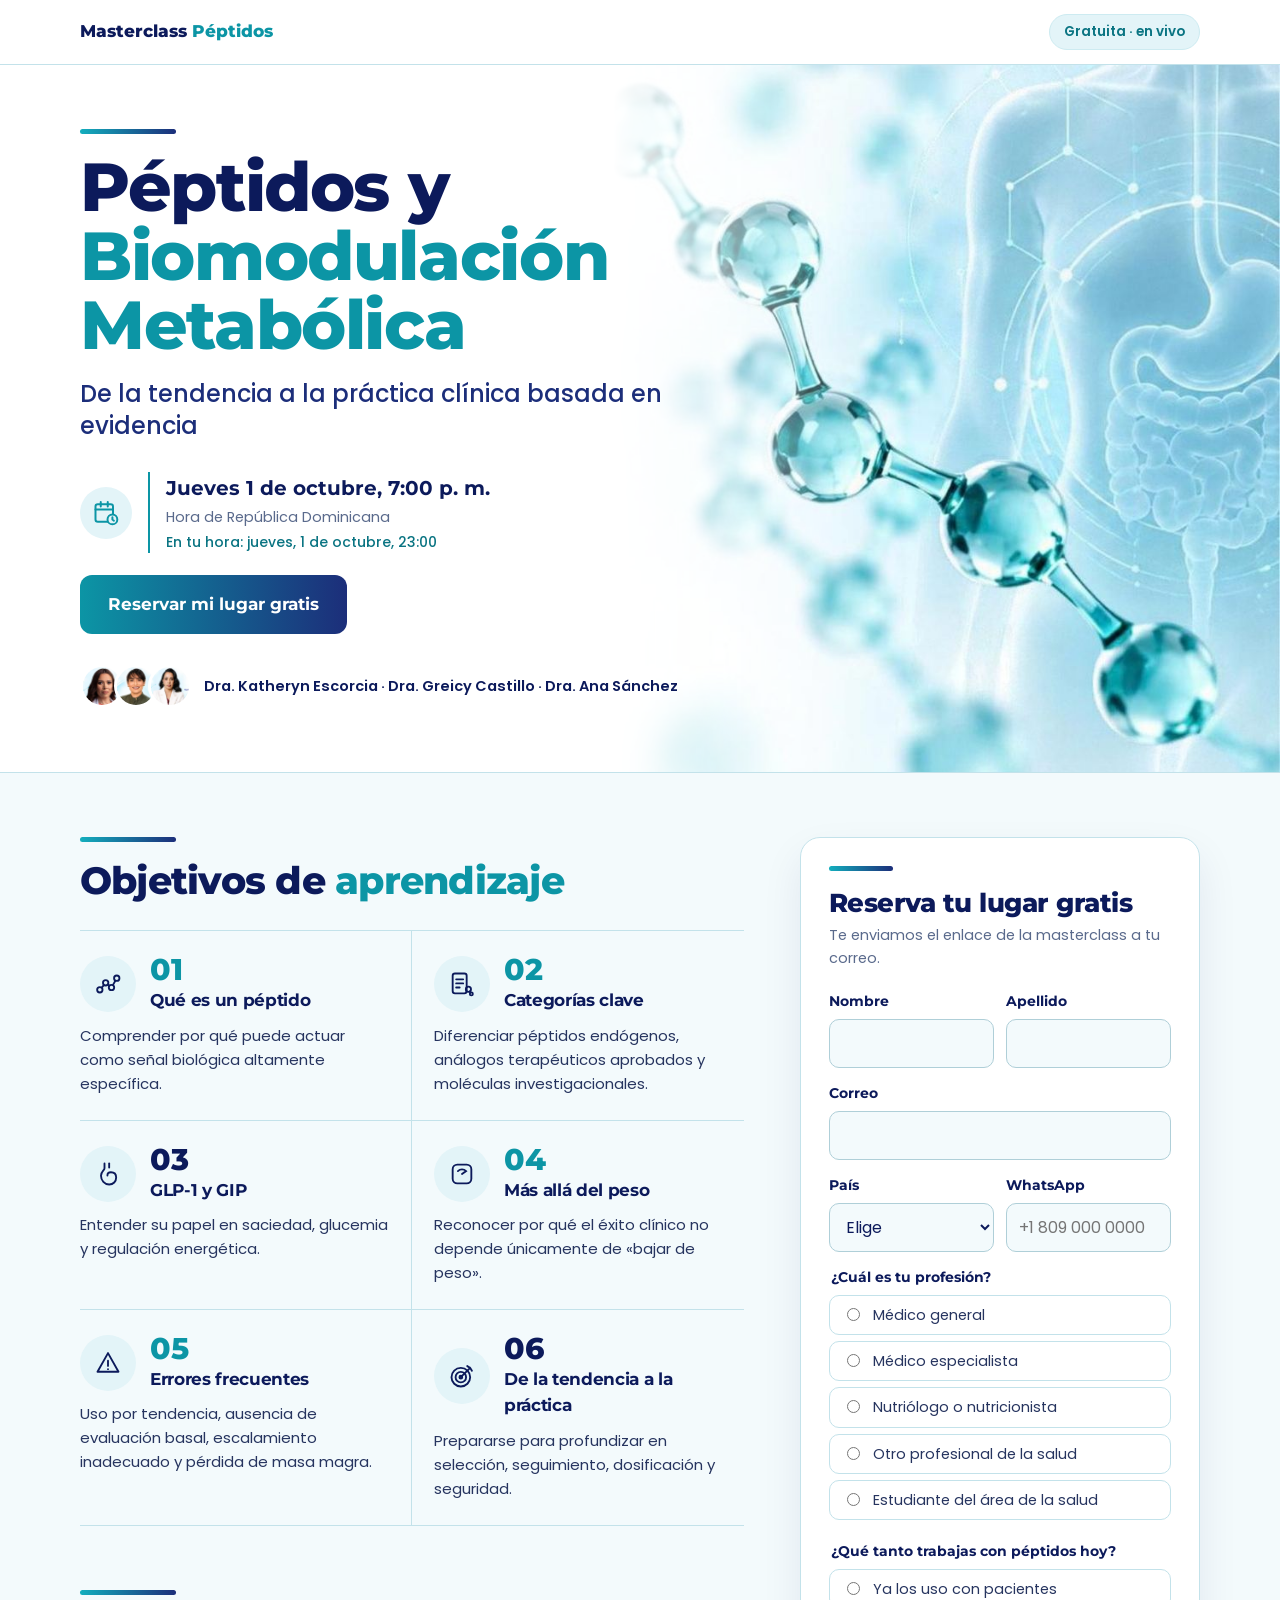
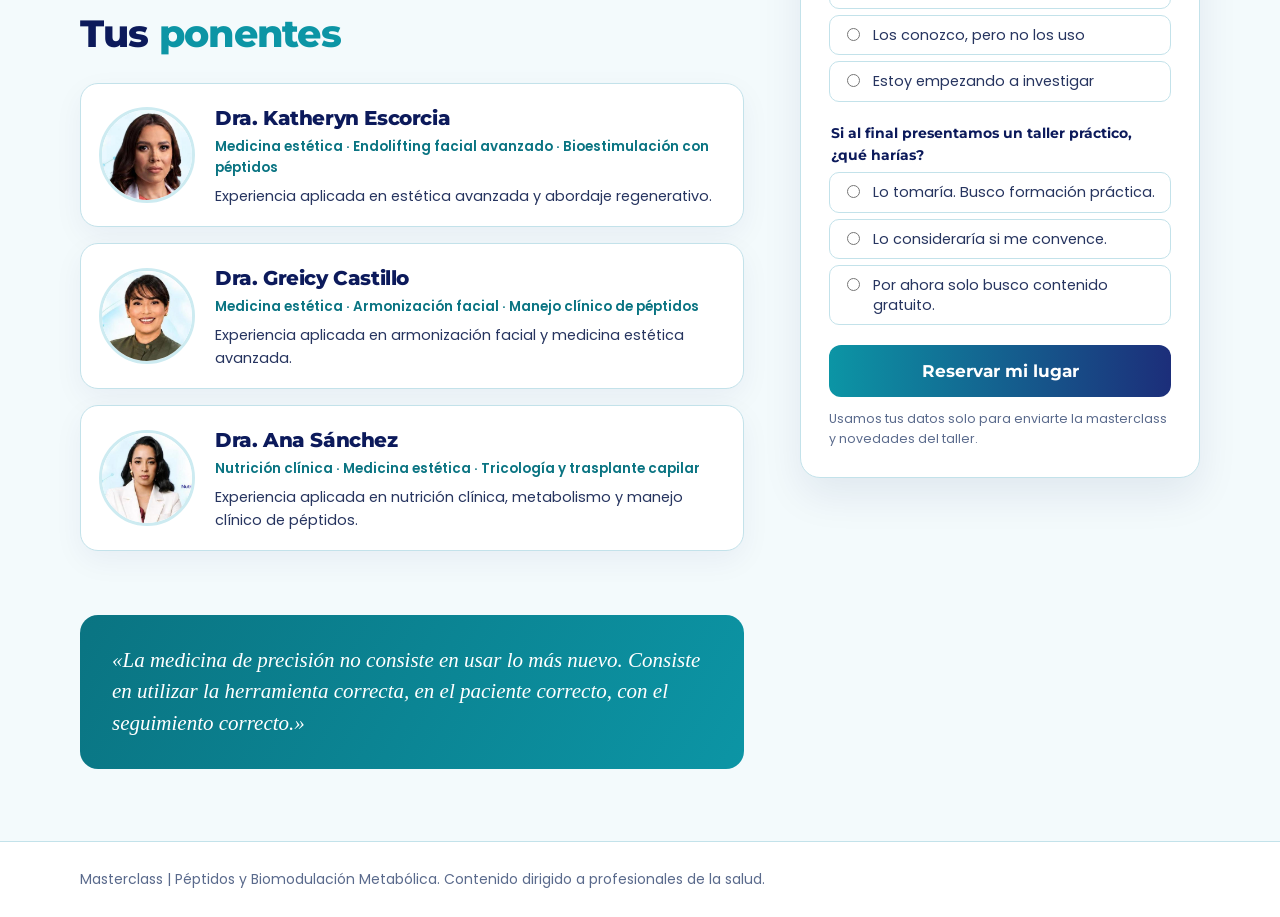
==== index.html @ af6100a8 "Add files via upload" ====
<!doctype html>
<html lang="es">
<head>
<meta charset="utf-8">
<meta name="viewport" content="width=device-width, initial-scale=1">
<title>Masterclass gratuita: Péptidos y Biomodulación Metabólica</title>
<meta name="description" content="Masterclass gratuita en vivo para profesionales de la salud. De la tendencia a la práctica clínica basada en evidencia. Jueves 1 de octubre, 7:00 p. m. hora de República Dominicana.">
<meta property="og:title" content="Masterclass gratuita: Péptidos y Biomodulación Metabólica">
<meta property="og:description" content="De la tendencia a la práctica clínica basada en evidencia. Jueves 1 de octubre, 7:00 p. m. (RD).">
<meta property="og:type" content="website">
<link rel="preconnect" href="https://fonts.googleapis.com">
<link rel="preconnect" href="https://fonts.gstatic.com" crossorigin>
<link href="https://fonts.googleapis.com/css2?family=Montserrat:wght@600;700;800&family=Poppins:wght@400;500;600&display=swap" rel="stylesheet">
<style>
  :root{
    --navy:#0C1A5B; --navy-2:#1C2E7A; --teal:#0C95A5; --teal-2:#13AEBD; --teal-dk:#0A7482;
    --ice:#F3FAFC; --ice-2:#E3F4F8; --ice-3:#CDEBF1; --line:#C3E2EA; --white:#FFFFFF;
    --body:#26345F; --muted:#5A6A8C; --error:#B3261E; --wa:#1DA851;
    --display:"Montserrat", system-ui, sans-serif;
    --text:"Poppins", system-ui, sans-serif;
    --bar:linear-gradient(90deg,var(--teal-2),var(--navy-2));
  }
  *{box-sizing:border-box}
  html{-webkit-text-size-adjust:100%;scroll-behavior:smooth}
  @media (prefers-reduced-motion:reduce){html{scroll-behavior:auto}}
  body{margin:0;background:var(--ice);color:var(--body);font-family:var(--text);font-size:16.5px;line-height:1.6}
  img{max-width:100%;display:block}
  a{color:var(--teal-dk)}
  :focus-visible{outline:3px solid var(--teal-2);outline-offset:2px}
  .wrap{max-width:1160px;margin:0 auto;padding:0 20px}
  .bar{width:96px;height:5px;border-radius:3px;background:var(--bar);margin-bottom:18px}
  h1,h2,h3{font-family:var(--display);color:var(--navy);letter-spacing:-.02em;margin:0}
  .t2{color:var(--teal)}

  /* Encabezado */
  .top{background:var(--white);border-bottom:1px solid var(--line)}
  .top .wrap{display:flex;justify-content:space-between;align-items:center;gap:12px;padding-top:14px;padding-bottom:14px}
  .brand{font-family:var(--display);font-weight:800;color:var(--navy);font-size:17px}
  .brand span{color:var(--teal)}
  .pill{font-weight:600;font-size:13.5px;color:var(--teal-dk);background:var(--ice-2);border:1px solid var(--ice-3);padding:6px 14px;border-radius:999px;white-space:nowrap}

  /* Hero */
  .hero{position:relative;background:var(--white);overflow:hidden;border-bottom:1px solid var(--line)}
  .hero .art{position:absolute;right:0;top:0;height:100%;width:52%;object-fit:cover;object-position:left center;
    -webkit-mask-image:linear-gradient(90deg,transparent 0,#000 38%);mask-image:linear-gradient(90deg,transparent 0,#000 38%)}
  .hero .wrap{position:relative;padding-top:64px;padding-bottom:64px}
  .hero-copy{max-width:600px}
  .hero h1{font-size:clamp(38px,6vw,68px);line-height:1.02;font-weight:800}
  .hero .sub{font-family:var(--text);font-size:clamp(19px,2.3vw,24px);font-weight:500;color:var(--navy-2);line-height:1.35;margin:18px 0 30px;max-width:26em}
  .when{display:flex;gap:16px;align-items:center;margin-bottom:22px}
  .when .ico{width:52px;height:52px;flex:none;border-radius:50%;background:var(--ice-2);display:grid;place-items:center}
  .when .txt{border-left:2px solid var(--teal);padding-left:16px}
  .when b{display:block;font-family:var(--display);font-size:20px;color:var(--navy)}
  .when small{font-size:14.5px;color:var(--muted)}
  #local{display:block;font-size:14px;color:var(--teal-dk);font-weight:500}
  .count{display:flex;gap:10px;margin:0 0 28px}
  .count div{background:var(--white);border:1px solid var(--line);border-radius:12px;min-width:74px;padding:8px 6px;text-align:center;box-shadow:0 6px 18px rgba(12,149,165,.08)}
  .count b{display:block;font-family:var(--display);font-size:28px;color:var(--navy);font-variant-numeric:tabular-nums;line-height:1.1}
  .count span{font-size:12.5px;color:var(--muted)}
  .live{display:none;font-family:var(--display);font-weight:700;color:var(--white);background:var(--teal);padding:10px 16px;border-radius:10px;margin:0 0 28px}
  .cta{display:inline-block;font-family:var(--display);font-weight:700;font-size:17px;color:var(--white);text-decoration:none;background:linear-gradient(90deg,var(--teal),var(--navy-2));padding:16px 28px;border-radius:12px;border:0;cursor:pointer}
  .cta:hover{filter:brightness(1.08)}
  .speakers-line{display:flex;gap:12px;align-items:center;margin-top:30px}
  .faces{display:flex;flex:none}
  .faces img{width:44px;height:44px;border-radius:50%;border:3px solid var(--white);margin-left:-10px;object-fit:cover}
  .faces img:first-child{margin-left:0}
  .speakers-line p{margin:0;font-size:14.5px;font-weight:600;color:var(--navy)}

  /* Cuerpo */
  .grid{display:grid;grid-template-columns:minmax(0,1fr) 400px;gap:56px;align-items:start;padding:64px 0 72px}
  section + section{margin-top:64px}
  h2{font-size:clamp(28px,3.6vw,38px);font-weight:800;line-height:1.1;margin-bottom:28px}

  .goals{display:grid;grid-template-columns:1fr 1fr;border-top:1px solid var(--line)}
  .goal{padding:24px 22px 24px 0;border-bottom:1px solid var(--line)}
  .goal:nth-child(odd){border-right:1px solid var(--line)}
  .goal:nth-child(even){padding-left:22px}
  .goal .head{display:flex;gap:14px;align-items:center;margin-bottom:10px}
  .circle{width:56px;height:56px;flex:none;border-radius:50%;background:var(--ice-2);display:grid;place-items:center}
  .goal .num{font-family:var(--display);font-weight:800;font-size:30px;line-height:1;color:var(--teal)}
  .goal:nth-child(3n) .num{color:var(--navy)}
  .goal h3{font-size:16.5px;font-weight:700;margin-top:2px}
  .goal p{margin:0;font-size:15px;color:var(--body)}

  .people{display:grid;gap:16px}
  .person{display:grid;grid-template-columns:96px 1fr;gap:20px;align-items:center;background:var(--white);border:1px solid var(--line);border-radius:18px;padding:18px 22px 18px 18px;box-shadow:0 10px 30px rgba(12,26,91,.05)}
  .person img{width:96px;height:96px;border-radius:50%;object-fit:cover;border:3px solid var(--ice-3)}
  .person h3{font-size:20px;font-weight:800}
  .person .tags{font-size:13.5px;font-weight:600;color:var(--teal-dk);margin:2px 0 6px}
  .person p{margin:0;font-size:14.5px}

  .quote{background:linear-gradient(120deg,var(--teal-dk),var(--teal));color:var(--white);border-radius:18px;padding:30px 32px}
  .quote p{font-family:Georgia,"Times New Roman",serif;font-style:italic;font-size:21px;line-height:1.5;margin:0;max-width:34em}

  /* Formulario */
  .card{background:var(--white);border:1px solid var(--line);border-radius:20px;padding:28px;position:sticky;top:20px;box-shadow:0 18px 40px rgba(12,26,91,.08);scroll-margin-top:16px}
  .card .bar{width:64px}
  .card h2{font-size:26px;margin-bottom:6px}
  .card .sub{color:var(--muted);font-size:14.5px;margin:0 0 20px}
  .field{margin-bottom:14px}
  .row{display:grid;grid-template-columns:1fr 1fr;gap:12px}
  label,.legend{display:block;font-family:var(--display);font-weight:700;font-size:14px;color:var(--navy);margin-bottom:6px}
  input[type=text],input[type=email],input[type=tel],select{width:100%;font:inherit;font-size:16px;padding:11px 12px;border:1px solid #AFCFD8;border-radius:10px;background:var(--ice);color:var(--navy)}
  input:focus,select:focus{border-color:var(--teal);outline:none;box-shadow:0 0 0 3px rgba(19,174,189,.2)}
  fieldset{border:0;margin:0 0 14px;padding:0}
  .opt{display:flex;gap:10px;align-items:flex-start;padding:9px 12px;border:1px solid var(--line);border-radius:10px;margin-bottom:6px;cursor:pointer;font-family:var(--text);font-weight:400;font-size:14.5px;color:var(--body);line-height:1.4}
  .opt:has(input:checked){border-color:var(--teal);background:var(--ice-2)}
  .opt input{margin-top:3px;accent-color:var(--teal)}
  .card .cta{width:100%;text-align:center}
  .card .cta[disabled]{opacity:.6;cursor:progress}
  .fine{font-size:12.5px;color:var(--muted);margin:12px 0 0}
  .msg{display:none;margin-top:12px;padding:12px;border-radius:10px;font-size:14.5px}
  .msg.error{display:block;background:#FCE8E6;color:var(--error)}
  .done{display:none}
  .done h2{color:var(--teal-dk)}
  .done p{font-size:15px}
  .btn-wa,.btn-alt{display:block;text-align:center;text-decoration:none;font-family:var(--display);font-weight:700;font-size:16px;padding:15px;border-radius:12px;margin-top:12px}
  .btn-wa{background:var(--wa);color:var(--white)}
  .btn-alt{background:var(--white);color:var(--navy);border:2px solid var(--ice-3)}
  .hp{position:absolute;left:-9999px}

  footer{background:var(--white);border-top:1px solid var(--line);padding:26px 0;font-size:14px;color:var(--muted)}

  @media (max-width:960px){
    .grid{grid-template-columns:minmax(0,1fr);gap:48px;padding-top:44px}
    .card{position:static}
    .hero .art{position:relative;width:100%;height:240px;object-position:center 30%;
      -webkit-mask-image:linear-gradient(180deg,#000 55%,transparent);mask-image:linear-gradient(180deg,#000 55%,transparent)}
    .hero .wrap{padding-top:8px;padding-bottom:44px}
  }
  @media (max-width:560px){
    .goals{grid-template-columns:1fr}
    .goal:nth-child(n){padding:20px 0;border-right:0}
    .row{grid-template-columns:1fr}
    .card{padding:22px}
    .count div{min-width:0;flex:1}
    .person{grid-template-columns:72px 1fr;gap:14px;padding:16px}
    .person img{width:72px;height:72px}
    .top .pill{display:none}
    .quote{padding:24px}
    .quote p{font-size:18px}
  }
</style>
</head>
<body>

<header class="top">
  <div class="wrap">
    <div class="brand">Masterclass <span>Péptidos</span></div>
    <div class="pill">Gratuita · en vivo</div>
  </div>
</header>

<div class="hero">
  <img class="art" src="[data-uri]" alt="">
  <div class="wrap">
    <div class="hero-copy">
      <div class="bar"></div>
      <h1>Péptidos y <span class="t2">Biomodulación Metabólica</span></h1>
      <p class="sub">De la tendencia a la práctica clínica basada en evidencia</p>

      <div class="when">
        <div class="ico" aria-hidden="true">
          <svg width="28" height="28" viewBox="0 0 24 24" fill="none" stroke="#0C95A5" stroke-width="1.7" stroke-linecap="round" stroke-linejoin="round"><rect x="3" y="4.5" width="15" height="15" rx="2"/><path d="M3 9h15M7.5 2.5v4M13.5 2.5v4"/><circle cx="17.5" cy="17.5" r="4.2" fill="#E3F4F8"/><path d="M17.5 15.6v2l1.3 1"/></svg>
        </div>
        <div class="txt">
          <!-- EDITA si cambia la fecha (y también FECHA_MASTERCLASS abajo) -->
          <b>Jueves 1 de octubre, 7:00 p. m.</b>
          <small>Hora de República Dominicana</small>
          <span id="local"></span>
        </div>
      </div>

      <div class="count" id="count" aria-label="Tiempo para que empiece la masterclass">
        <div><b id="cd-d">00</b><span>días</span></div>
        <div><b id="cd-h">00</b><span>horas</span></div>
        <div><b id="cd-m">00</b><span>min</span></div>
        <div><b id="cd-s">00</b><span>seg</span></div>
      </div>
      <div class="live" id="live">Estamos en vivo. Revisa tu correo para entrar.</div>

      <a class="cta" href="#registro">Reservar mi lugar gratis</a>

      <div class="speakers-line">
        <div class="faces">
          <img src="[data-uri]" alt="">
          <img src="[data-uri]" alt="">
          <img src="[data-uri]" alt="">
        </div>
        <p>Dra. Katheryn Escorcia · Dra. Greicy Castillo · Dra. Ana Sánchez</p>
      </div>
    </div>
  </div>
</div>

<main class="wrap">
  <div class="grid">
    <div>
      <section>
        <div class="bar"></div>
        <h2>Objetivos de <span class="t2">aprendizaje</span></h2>
        <div class="goals">
          <div class="goal">
            <div class="head">
              <div class="circle"><svg width="28" height="28" viewBox="0 0 24 24" fill="none" stroke="#0C1A5B" stroke-width="1.6"><circle cx="5" cy="17" r="2.3"/><circle cx="10" cy="11" r="2.3"/><circle cx="15" cy="15" r="2.3"/><circle cx="19.5" cy="7" r="2.3"/><path d="M6.5 15.3 8.6 12.8M12.1 12.2l1.1 1.5M16.2 13l2.2-4"/></svg></div>
              <div><div class="num">01</div><h3>Qué es un péptido</h3></div>
            </div>
            <p>Comprender por qué puede actuar como señal biológica altamente específica.</p>
          </div>
          <div class="goal">
            <div class="head">
              <div class="circle"><svg width="28" height="28" viewBox="0 0 24 24" fill="none" stroke="#0C1A5B" stroke-width="1.6" stroke-linecap="round"><rect x="4" y="3" width="12" height="17" rx="2"/><path d="M7 8h6M7 11.5h6M7 15h3"/><circle cx="17.5" cy="16.5" r="2.2"/><circle cx="20" cy="20.5" r="1.3"/><path d="M18.6 18.4l.7 1"/></svg></div>
              <div><div class="num">02</div><h3>Categorías clave</h3></div>
            </div>
            <p>Diferenciar péptidos endógenos, análogos terapéuticos aprobados y moléculas investigacionales.</p>
          </div>
          <div class="goal">
            <div class="head">
              <div class="circle"><svg width="28" height="28" viewBox="0 0 24 24" fill="none" stroke="#0C1A5B" stroke-width="1.6" stroke-linecap="round"><path d="M9 3v4c0 2-3 2.5-3 6.5C6 17.5 9 21 13 21c3.5 0 6-2.5 6-6 0-3-2-4.5-4.5-4.5-2 0-3 1.3-3 2.8"/><path d="M13 3v3.5"/></svg></div>
              <div><div class="num">03</div><h3>GLP-1 y GIP</h3></div>
            </div>
            <p>Entender su papel en saciedad, glucemia y regulación energética.</p>
          </div>
          <div class="goal">
            <div class="head">
              <div class="circle"><svg width="28" height="28" viewBox="0 0 24 24" fill="none" stroke="#0C1A5B" stroke-width="1.6" stroke-linecap="round"><rect x="4" y="4" width="16" height="16" rx="4"/><path d="M8.5 9.5a5 5 0 0 1 7 0L12 12"/></svg></div>
              <div><div class="num">04</div><h3>Más allá del peso</h3></div>
            </div>
            <p>Reconocer por qué el éxito clínico no depende únicamente de «bajar de peso».</p>
          </div>
          <div class="goal">
            <div class="head">
              <div class="circle"><svg width="28" height="28" viewBox="0 0 24 24" fill="none" stroke="#0C1A5B" stroke-width="1.6" stroke-linecap="round" stroke-linejoin="round"><path d="M12 3.5 21 19.5H3z"/><path d="M12 10v4.5M12 17.2v.1"/></svg></div>
              <div><div class="num">05</div><h3>Errores frecuentes</h3></div>
            </div>
            <p>Uso por tendencia, ausencia de evaluación basal, escalamiento inadecuado y pérdida de masa magra.</p>
          </div>
          <div class="goal">
            <div class="head">
              <div class="circle"><svg width="28" height="28" viewBox="0 0 24 24" fill="none" stroke="#0C1A5B" stroke-width="1.6" stroke-linecap="round"><circle cx="11" cy="13" r="8"/><circle cx="11" cy="13" r="4.5"/><circle cx="11" cy="13" r="1.2"/><path d="m11 13 8-8M16.5 3.5 19 5l1.5 2.5"/></svg></div>
              <div><div class="num">06</div><h3>De la tendencia a la práctica</h3></div>
            </div>
            <p>Prepararse para profundizar en selección, seguimiento, dosificación y seguridad.</p>
          </div>
        </div>
      </section>

      <section>
        <div class="bar"></div>
        <h2>Tus <span class="t2">ponentes</span></h2>
        <div class="people">
          <div class="person">
            <img src="[data-uri]" alt="Dra. Katheryn Escorcia">
            <div>
              <h3>Dra. Katheryn Escorcia</h3>
              <div class="tags">Medicina estética · Endolifting facial avanzado · Bioestimulación con péptidos</div>
              <p>Experiencia aplicada en estética avanzada y abordaje regenerativo.</p>
            </div>
          </div>
          <div class="person">
            <img src="[data-uri]" alt="Dra. Greicy Castillo">
            <div>
              <h3>Dra. Greicy Castillo</h3>
              <div class="tags">Medicina estética · Armonización facial · Manejo clínico de péptidos</div>
              <p>Experiencia aplicada en armonización facial y medicina estética avanzada.</p>
            </div>
          </div>
          <div class="person">
            <img src="[data-uri]" alt="Dra. Ana Sánchez">
            <div>
              <h3>Dra. Ana Sánchez</h3>
              <div class="tags">Nutrición clínica · Medicina estética · Tricología y trasplante capilar</div>
              <p>Experiencia aplicada en nutrición clínica, metabolismo y manejo clínico de péptidos.</p>
            </div>
          </div>
        </div>
      </section>

      <section class="quote">
        <p>«La medicina de precisión no consiste en usar lo más nuevo. Consiste en utilizar la herramienta correcta, en el paciente correcto, con el seguimiento correcto.»</p>
      </section>
    </div>

    <aside>
      <div class="card" id="registro">
        <form id="form" novalidate>
          <div class="bar"></div>
          <h2>Reserva tu lugar gratis</h2>
          <p class="sub">Te enviamos el enlace de la masterclass a tu correo.</p>

          <div class="row">
            <div class="field"><label for="nombre">Nombre</label><input id="nombre" name="nombre" type="text" autocomplete="given-name"></div>
            <div class="field"><label for="apellido">Apellido</label><input id="apellido" name="apellido" type="text" autocomplete="family-name"></div>
          </div>
          <div class="field"><label for="email">Correo</label><input id="email" name="email" type="email" autocomplete="email"></div>
          <div class="row">
            <div class="field"><label for="pais">País</label>
              <select id="pais" name="pais">
                <option value="">Elige</option>
                <option>República Dominicana</option><option>Puerto Rico</option><option>México</option>
                <option>Colombia</option><option>Venezuela</option><option>Costa Rica</option>
                <option>Panamá</option><option>Guatemala</option><option>Honduras</option>
                <option>El Salvador</option><option>Nicaragua</option><option>Ecuador</option>
                <option>Perú</option><option>Bolivia</option><option>Chile</option>
                <option>Paraguay</option><option>Uruguay</option><option>Argentina</option>
                <option>Brasil</option><option>España</option><option>Estados Unidos</option><option>Otro</option>
              </select>
            </div>
            <div class="field"><label for="whatsapp">WhatsApp</label><input id="whatsapp" name="whatsapp" type="tel" autocomplete="tel" placeholder="+1 809 000 0000"></div>
          </div>

          <fieldset>
            <legend class="legend">¿Cuál es tu profesión?</legend>
            <label class="opt"><input type="radio" name="profesion" value="Médico general"> Médico general</label>
            <label class="opt"><input type="radio" name="profesion" value="Médico especialista"> Médico especialista</label>
            <label class="opt"><input type="radio" name="profesion" value="Nutriólogo / nutricionista"> Nutriólogo o nutricionista</label>
            <label class="opt"><input type="radio" name="profesion" value="Otro profesional de la salud"> Otro profesional de la salud</label>
            <label class="opt"><input type="radio" name="profesion" value="Estudiante del área de la salud"> Estudiante del área de la salud</label>
          </fieldset>

          <fieldset>
            <legend class="legend">¿Qué tanto trabajas con péptidos hoy?</legend>
            <label class="opt"><input type="radio" name="experiencia" value="Ya los uso con pacientes"> Ya los uso con pacientes</label>
            <label class="opt"><input type="radio" name="experiencia" value="Los conozco pero no los uso"> Los conozco, pero no los uso</label>
            <label class="opt"><input type="radio" name="experiencia" value="Estoy empezando a investigar"> Estoy empezando a investigar</label>
          </fieldset>

          <fieldset>
            <legend class="legend">Si al final presentamos un taller práctico, ¿qué harías?</legend>
            <label class="opt"><input type="radio" name="intencion" value="Lo tomaría"> Lo tomaría. Busco formación práctica.</label>
            <label class="opt"><input type="radio" name="intencion" value="Lo consideraría"> Lo consideraría si me convence.</label>
            <label class="opt"><input type="radio" name="intencion" value="Solo contenido gratuito"> Por ahora solo busco contenido gratuito.</label>
          </fieldset>

          <!-- Campo trampa contra bots: no lo borres -->
          <input class="hp" type="text" name="empresa" tabindex="-1" autocomplete="off" aria-hidden="true">

          <button class="cta" id="submit" type="submit">Reservar mi lugar</button>
          <div class="msg" id="msg" role="alert"></div>
          <p class="fine">Usamos tus datos solo para enviarte la masterclass y novedades del taller.</p>
        </form>

        <div class="done" id="done" tabindex="-1">
          <div class="bar"></div>
          <h2>Lugar reservado</h2>
          <p>Te enviamos el enlace de la masterclass a tu correo. Si no lo ves, revisa spam o promociones.</p>
          <p>Únete al grupo: ahí compartimos el enlace y los avisos del día.</p>
          <a class="btn-wa" id="wa-grupo" href="#" target="_blank" rel="noopener">Unirme al grupo de WhatsApp</a>
          <a class="btn-alt" id="cal" href="#" target="_blank" rel="noopener">Añadir a Google Calendar</a>
        </div>
      </div>
    </aside>
  </div>
</main>

<footer>
  <div class="wrap">Masterclass | Péptidos y Biomodulación Metabólica. Contenido dirigido a profesionales de la salud.</div>
</footer>

<script>
/* ===================== CONFIGURACIÓN ===================== */
const CONFIG = {
  // URL del Web App de Apps Script (termina en /exec). Ver GUIA.md, paso 3.
  SCRIPT_URL: 'https://script.google.com/macros/s/AKfycbyqX1-TAREARN2dAc7PfeynJGfSAlWVOKI1kJUGug26Z5DlP_uihVJWESS1imKMuwMGVg/exec',
  // Grupo de WhatsApp de la masterclass (el grupo de avisos, NO el de alumnos del taller)
  WHATSAPP_MASTERCLASS: 'https://chat.whatsapp.com/GY0ZiaKeMNAGDqhacE286U',
  // Fecha y hora con zona horaria (-04:00 = República Dominicana)
  FECHA_MASTERCLASS: '2026-10-01T19:00:00-04:00',
  DURACION_MIN: 120,
  TITULO_EVENTO: 'Masterclass: Péptidos y Biomodulación Metabólica'
};
/* ========================================================= */

const $ = id => document.getElementById(id);
const start = new Date(CONFIG.FECHA_MASTERCLASS);
const end = new Date(start.getTime() + CONFIG.DURACION_MIN * 6e4);

// Hora en la zona de quien visita
try {
  const tz = Intl.DateTimeFormat().resolvedOptions().timeZone;
  if (tz && tz !== 'America/Santo_Domingo') {
    const f = new Intl.DateTimeFormat('es', { weekday: 'long', day: 'numeric', month: 'long', hour: 'numeric', minute: '2-digit' });
    $('local').textContent = 'En tu hora: ' + f.format(start);
  }
} catch (e) {}

// Contador
const pad = n => String(n).padStart(2, '0');
function tick(){
  const now = Date.now();
  if (now >= start.getTime()) {
    $('count').style.display = 'none';
    if (now < end.getTime()) $('live').style.display = 'inline-block';
    return;
  }
  let diff = start.getTime() - now;
  const d = Math.floor(diff / 864e5); diff -= d * 864e5;
  const h = Math.floor(diff / 36e5);  diff -= h * 36e5;
  const m = Math.floor(diff / 6e4);   diff -= m * 6e4;
  $('cd-d').textContent = pad(d); $('cd-h').textContent = pad(h);
  $('cd-m').textContent = pad(m); $('cd-s').textContent = pad(Math.floor(diff / 1e3));
}
tick(); setInterval(tick, 1000);

function calLink(){
  const fmt = d => d.toISOString().replace(/[-:]/g, '').replace(/\.\d{3}/, '');
  const p = new URLSearchParams({ action: 'TEMPLATE', text: CONFIG.TITULO_EVENTO,
    dates: fmt(start) + '/' + fmt(end), details: 'El enlace de acceso está en el correo de confirmación.' });
  return 'https://calendar.google.com/calendar/render?' + p.toString();
}

// Envío del formulario
const form = $('form'), msg = $('msg'), btn = $('submit');
function showError(t){ msg.textContent = t; msg.className = 'msg error'; }

form.addEventListener('submit', async (e) => {
  e.preventDefault();
  msg.className = 'msg';
  const data = Object.fromEntries(new FormData(form).entries());
  if (data.empresa) return;

  const missing = [];
  if (!data.nombre?.trim()) missing.push('nombre');
  if (!data.apellido?.trim()) missing.push('apellido');
  if (!/^\S+@\S+\.\S+$/.test(data.email || '')) missing.push('un correo válido');
  if (!data.pais) missing.push('país');
  if ((data.whatsapp || '').replace(/\D/g, '').length < 8) missing.push('WhatsApp con código de país');
  if (!data.profesion) missing.push('profesión');
  if (!data.experiencia) missing.push('experiencia con péptidos');
  if (!data.intencion) missing.push('qué harías con el taller');
  if (missing.length){ showError('Completa: ' + missing.join(', ') + '.'); return; }
  if (!CONFIG.SCRIPT_URL.startsWith('https://')){ showError('Falta configurar SCRIPT_URL (ver GUIA.md).'); return; }

  btn.disabled = true; btn.textContent = 'Reservando…';
  try{
    const res = await fetch(CONFIG.SCRIPT_URL, {
      method: 'POST',
      headers: { 'Content-Type': 'text/plain;charset=utf-8' }, // evita el bloqueo CORS de Apps Script
      body: JSON.stringify({ action: 'registro', ...data, origen: location.href })
    });
    const out = await res.json();
    if (!out.ok) throw new Error(out.error || 'Error');
    form.style.display = 'none';
    $('cal').href = calLink();
    if (CONFIG.WHATSAPP_MASTERCLASS.includes('PEGA_AQUI')) $('wa-grupo').style.display = 'none';
    else $('wa-grupo').href = CONFIG.WHATSAPP_MASTERCLASS;
    $('done').style.display = 'block'; $('done').focus();
  }catch(err){
    showError('No pudimos guardar tu registro. Revisa tu conexión y vuelve a intentarlo.');
    btn.disabled = false; btn.textContent = 'Reservar mi lugar';
  }
});
</script>
</body>
</html>
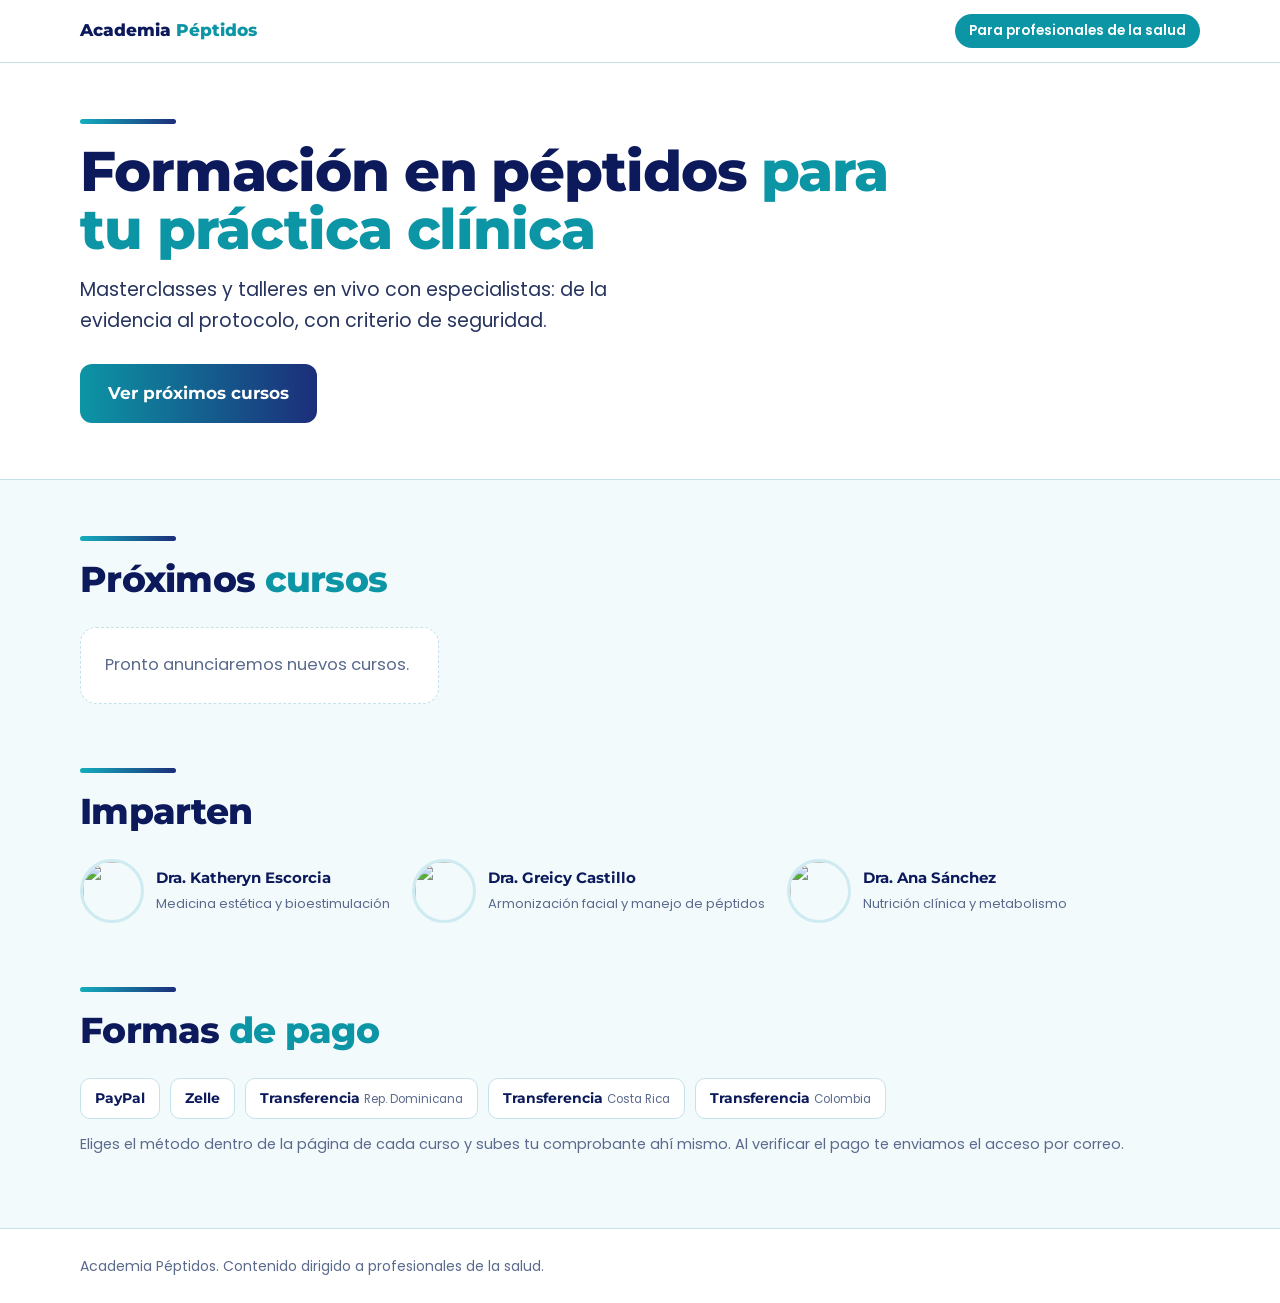
==== commit 69b4e8e0: "Central de cursos + masterclass de estetica" ====
--- a/index.html
+++ b/index.html
@@ -3,453 +3,80 @@
 <head>
 <meta charset="utf-8">
 <meta name="viewport" content="width=device-width, initial-scale=1">
-<title>Masterclass gratuita: Péptidos y Biomodulación Metabólica</title>
-<meta name="description" content="Masterclass gratuita en vivo para profesionales de la salud. De la tendencia a la práctica clínica basada en evidencia. Jueves 1 de octubre, 7:00 p. m. hora de República Dominicana.">
-<meta property="og:title" content="Masterclass gratuita: Péptidos y Biomodulación Metabólica">
-<meta property="og:description" content="De la tendencia a la práctica clínica basada en evidencia. Jueves 1 de octubre, 7:00 p. m. (RD).">
+<title>Academia Péptidos: cursos para profesionales de la salud</title>
+<meta name="description" content="Masterclasses y talleres sobre péptidos en la práctica clínica y la medicina estética, impartidos por especialistas. Para profesionales de la salud.">
+<meta property="og:title" content="Academia Péptidos">
+<meta property="og:description" content="Masterclasses y talleres sobre péptidos para profesionales de la salud.">
+<meta property="og:image" content="https://opmr-dev.github.io/masterclass-peptidos/img/masterclass-estetica.jpg">
 <meta property="og:type" content="website">
 <link rel="preconnect" href="https://fonts.googleapis.com">
 <link rel="preconnect" href="https://fonts.gstatic.com" crossorigin>
 <link href="https://fonts.googleapis.com/css2?family=Montserrat:wght@600;700;800&family=Poppins:wght@400;500;600&display=swap" rel="stylesheet">
-<style>
-  :root{
-    --navy:#0C1A5B; --navy-2:#1C2E7A; --teal:#0C95A5; --teal-2:#13AEBD; --teal-dk:#0A7482;
-    --ice:#F3FAFC; --ice-2:#E3F4F8; --ice-3:#CDEBF1; --line:#C3E2EA; --white:#FFFFFF;
-    --body:#26345F; --muted:#5A6A8C; --error:#B3261E; --wa:#1DA851;
-    --display:"Montserrat", system-ui, sans-serif;
-    --text:"Poppins", system-ui, sans-serif;
-    --bar:linear-gradient(90deg,var(--teal-2),var(--navy-2));
-  }
-  *{box-sizing:border-box}
-  html{-webkit-text-size-adjust:100%;scroll-behavior:smooth}
-  @media (prefers-reduced-motion:reduce){html{scroll-behavior:auto}}
-  body{margin:0;background:var(--ice);color:var(--body);font-family:var(--text);font-size:16.5px;line-height:1.6}
-  img{max-width:100%;display:block}
-  a{color:var(--teal-dk)}
-  :focus-visible{outline:3px solid var(--teal-2);outline-offset:2px}
-  .wrap{max-width:1160px;margin:0 auto;padding:0 20px}
-  .bar{width:96px;height:5px;border-radius:3px;background:var(--bar);margin-bottom:18px}
-  h1,h2,h3{font-family:var(--display);color:var(--navy);letter-spacing:-.02em;margin:0}
-  .t2{color:var(--teal)}
-
-  /* Encabezado */
-  .top{background:var(--white);border-bottom:1px solid var(--line)}
-  .top .wrap{display:flex;justify-content:space-between;align-items:center;gap:12px;padding-top:14px;padding-bottom:14px}
-  .brand{font-family:var(--display);font-weight:800;color:var(--navy);font-size:17px}
-  .brand span{color:var(--teal)}
-  .pill{font-weight:600;font-size:13.5px;color:var(--teal-dk);background:var(--ice-2);border:1px solid var(--ice-3);padding:6px 14px;border-radius:999px;white-space:nowrap}
-
-  /* Hero */
-  .hero{position:relative;background:var(--white);overflow:hidden;border-bottom:1px solid var(--line)}
-  .hero .art{position:absolute;right:0;top:0;height:100%;width:52%;object-fit:cover;object-position:left center;
-    -webkit-mask-image:linear-gradient(90deg,transparent 0,#000 38%);mask-image:linear-gradient(90deg,transparent 0,#000 38%)}
-  .hero .wrap{position:relative;padding-top:64px;padding-bottom:64px}
-  .hero-copy{max-width:600px}
-  .hero h1{font-size:clamp(38px,6vw,68px);line-height:1.02;font-weight:800}
-  .hero .sub{font-family:var(--text);font-size:clamp(19px,2.3vw,24px);font-weight:500;color:var(--navy-2);line-height:1.35;margin:18px 0 30px;max-width:26em}
-  .when{display:flex;gap:16px;align-items:center;margin-bottom:22px}
-  .when .ico{width:52px;height:52px;flex:none;border-radius:50%;background:var(--ice-2);display:grid;place-items:center}
-  .when .txt{border-left:2px solid var(--teal);padding-left:16px}
-  .when b{display:block;font-family:var(--display);font-size:20px;color:var(--navy)}
-  .when small{font-size:14.5px;color:var(--muted)}
-  #local{display:block;font-size:14px;color:var(--teal-dk);font-weight:500}
-  .count{display:flex;gap:10px;margin:0 0 28px}
-  .count div{background:var(--white);border:1px solid var(--line);border-radius:12px;min-width:74px;padding:8px 6px;text-align:center;box-shadow:0 6px 18px rgba(12,149,165,.08)}
-  .count b{display:block;font-family:var(--display);font-size:28px;color:var(--navy);font-variant-numeric:tabular-nums;line-height:1.1}
-  .count span{font-size:12.5px;color:var(--muted)}
-  .live{display:none;font-family:var(--display);font-weight:700;color:var(--white);background:var(--teal);padding:10px 16px;border-radius:10px;margin:0 0 28px}
-  .cta{display:inline-block;font-family:var(--display);font-weight:700;font-size:17px;color:var(--white);text-decoration:none;background:linear-gradient(90deg,var(--teal),var(--navy-2));padding:16px 28px;border-radius:12px;border:0;cursor:pointer}
-  .cta:hover{filter:brightness(1.08)}
-  .speakers-line{display:flex;gap:12px;align-items:center;margin-top:30px}
-  .faces{display:flex;flex:none}
-  .faces img{width:44px;height:44px;border-radius:50%;border:3px solid var(--white);margin-left:-10px;object-fit:cover}
-  .faces img:first-child{margin-left:0}
-  .speakers-line p{margin:0;font-size:14.5px;font-weight:600;color:var(--navy)}
-
-  /* Cuerpo */
-  .grid{display:grid;grid-template-columns:minmax(0,1fr) 400px;gap:56px;align-items:start;padding:64px 0 72px}
-  section + section{margin-top:64px}
-  h2{font-size:clamp(28px,3.6vw,38px);font-weight:800;line-height:1.1;margin-bottom:28px}
-
-  .goals{display:grid;grid-template-columns:1fr 1fr;border-top:1px solid var(--line)}
-  .goal{padding:24px 22px 24px 0;border-bottom:1px solid var(--line)}
-  .goal:nth-child(odd){border-right:1px solid var(--line)}
-  .goal:nth-child(even){padding-left:22px}
-  .goal .head{display:flex;gap:14px;align-items:center;margin-bottom:10px}
-  .circle{width:56px;height:56px;flex:none;border-radius:50%;background:var(--ice-2);display:grid;place-items:center}
-  .goal .num{font-family:var(--display);font-weight:800;font-size:30px;line-height:1;color:var(--teal)}
-  .goal:nth-child(3n) .num{color:var(--navy)}
-  .goal h3{font-size:16.5px;font-weight:700;margin-top:2px}
-  .goal p{margin:0;font-size:15px;color:var(--body)}
-
-  .people{display:grid;gap:16px}
-  .person{display:grid;grid-template-columns:96px 1fr;gap:20px;align-items:center;background:var(--white);border:1px solid var(--line);border-radius:18px;padding:18px 22px 18px 18px;box-shadow:0 10px 30px rgba(12,26,91,.05)}
-  .person img{width:96px;height:96px;border-radius:50%;object-fit:cover;border:3px solid var(--ice-3)}
-  .person h3{font-size:20px;font-weight:800}
-  .person .tags{font-size:13.5px;font-weight:600;color:var(--teal-dk);margin:2px 0 6px}
-  .person p{margin:0;font-size:14.5px}
-
-  .quote{background:linear-gradient(120deg,var(--teal-dk),var(--teal));color:var(--white);border-radius:18px;padding:30px 32px}
-  .quote p{font-family:Georgia,"Times New Roman",serif;font-style:italic;font-size:21px;line-height:1.5;margin:0;max-width:34em}
-
-  /* Formulario */
-  .card{background:var(--white);border:1px solid var(--line);border-radius:20px;padding:28px;position:sticky;top:20px;box-shadow:0 18px 40px rgba(12,26,91,.08);scroll-margin-top:16px}
-  .card .bar{width:64px}
-  .card h2{font-size:26px;margin-bottom:6px}
-  .card .sub{color:var(--muted);font-size:14.5px;margin:0 0 20px}
-  .field{margin-bottom:14px}
-  .row{display:grid;grid-template-columns:1fr 1fr;gap:12px}
-  label,.legend{display:block;font-family:var(--display);font-weight:700;font-size:14px;color:var(--navy);margin-bottom:6px}
-  input[type=text],input[type=email],input[type=tel],select{width:100%;font:inherit;font-size:16px;padding:11px 12px;border:1px solid #AFCFD8;border-radius:10px;background:var(--ice);color:var(--navy)}
-  input:focus,select:focus{border-color:var(--teal);outline:none;box-shadow:0 0 0 3px rgba(19,174,189,.2)}
-  fieldset{border:0;margin:0 0 14px;padding:0}
-  .opt{display:flex;gap:10px;align-items:flex-start;padding:9px 12px;border:1px solid var(--line);border-radius:10px;margin-bottom:6px;cursor:pointer;font-family:var(--text);font-weight:400;font-size:14.5px;color:var(--body);line-height:1.4}
-  .opt:has(input:checked){border-color:var(--teal);background:var(--ice-2)}
-  .opt input{margin-top:3px;accent-color:var(--teal)}
-  .card .cta{width:100%;text-align:center}
-  .card .cta[disabled]{opacity:.6;cursor:progress}
-  .fine{font-size:12.5px;color:var(--muted);margin:12px 0 0}
-  .msg{display:none;margin-top:12px;padding:12px;border-radius:10px;font-size:14.5px}
-  .msg.error{display:block;background:#FCE8E6;color:var(--error)}
-  .done{display:none}
-  .done h2{color:var(--teal-dk)}
-  .done p{font-size:15px}
-  .btn-wa,.btn-alt{display:block;text-align:center;text-decoration:none;font-family:var(--display);font-weight:700;font-size:16px;padding:15px;border-radius:12px;margin-top:12px}
-  .btn-wa{background:var(--wa);color:var(--white)}
-  .btn-alt{background:var(--white);color:var(--navy);border:2px solid var(--ice-3)}
-  .hp{position:absolute;left:-9999px}
-
-  footer{background:var(--white);border-top:1px solid var(--line);padding:26px 0;font-size:14px;color:var(--muted)}
-
-  @media (max-width:960px){
-    .grid{grid-template-columns:minmax(0,1fr);gap:48px;padding-top:44px}
-    .card{position:static}
-    .hero .art{position:relative;width:100%;height:240px;object-position:center 30%;
-      -webkit-mask-image:linear-gradient(180deg,#000 55%,transparent);mask-image:linear-gradient(180deg,#000 55%,transparent)}
-    .hero .wrap{padding-top:8px;padding-bottom:44px}
-  }
-  @media (max-width:560px){
-    .goals{grid-template-columns:1fr}
-    .goal:nth-child(n){padding:20px 0;border-right:0}
-    .row{grid-template-columns:1fr}
-    .card{padding:22px}
-    .count div{min-width:0;flex:1}
-    .person{grid-template-columns:72px 1fr;gap:14px;padding:16px}
-    .person img{width:72px;height:72px}
-    .top .pill{display:none}
-    .quote{padding:24px}
-    .quote p{font-size:18px}
-  }
-</style>
+<link rel="stylesheet" href="estilos.css">
 </head>
 <body>
 
-<header class="top">
-  <div class="wrap">
-    <div class="brand">Masterclass <span>Péptidos</span></div>
-    <div class="pill">Gratuita · en vivo</div>
-  </div>
-</header>
+<header class="top"><div class="wrap">
+  <div class="brand">Academia <span>Péptidos</span></div>
+  <div class="pill">Para profesionales de la salud</div>
+</div></header>
 
-<div class="hero">
-  <img class="art" src="[data-uri]" alt="">
-  <div class="wrap">
-    <div class="hero-copy">
-      <div class="bar"></div>
-      <h1>Péptidos y <span class="t2">Biomodulación Metabólica</span></h1>
-      <p class="sub">De la tendencia a la práctica clínica basada en evidencia</p>
+<div class="hero hub-hero"><div class="wrap">
+  <div class="bar"></div>
+  <h1>Formación en péptidos <span class="t2">para tu práctica clínica</span></h1>
+  <p class="sub" style="margin-top:16px">Masterclasses y talleres en vivo con especialistas: de la evidencia al protocolo, con criterio de seguridad.</p>
+  <a class="cta" href="#cursos">Ver próximos cursos</a>
+</div></div>
 
-      <div class="when">
-        <div class="ico" aria-hidden="true">
-          <svg width="28" height="28" viewBox="0 0 24 24" fill="none" stroke="#0C95A5" stroke-width="1.7" stroke-linecap="round" stroke-linejoin="round"><rect x="3" y="4.5" width="15" height="15" rx="2"/><path d="M3 9h15M7.5 2.5v4M13.5 2.5v4"/><circle cx="17.5" cy="17.5" r="4.2" fill="#E3F4F8"/><path d="M17.5 15.6v2l1.3 1"/></svg>
-        </div>
-        <div class="txt">
-          <!-- EDITA si cambia la fecha (y también FECHA_MASTERCLASS abajo) -->
-          <b>Jueves 1 de octubre, 7:00 p. m.</b>
-          <small>Hora de República Dominicana</small>
-          <span id="local"></span>
-        </div>
-      </div>
+<main class="wrap page">
+  <section id="cursos" style="scroll-margin-top:16px">
+    <div class="bar"></div>
+    <h2>Próximos <span class="t2">cursos</span></h2>
+    <div class="cursos" id="lista"></div>
+  </section>
 
-      <div class="count" id="count" aria-label="Tiempo para que empiece la masterclass">
-        <div><b id="cd-d">00</b><span>días</span></div>
-        <div><b id="cd-h">00</b><span>horas</span></div>
-        <div><b id="cd-m">00</b><span>min</span></div>
-        <div><b id="cd-s">00</b><span>seg</span></div>
-      </div>
-      <div class="live" id="live">Estamos en vivo. Revisa tu correo para entrar.</div>
+  <section>
+    <div class="bar"></div>
+    <h2>Imparten</h2>
+    <div class="people" id="expositoras"></div>
+  </section>
 
-      <a class="cta" href="#registro">Reservar mi lugar gratis</a>
-
-      <div class="speakers-line">
-        <div class="faces">
-          <img src="[data-uri]" alt="">
-          <img src="[data-uri]" alt="">
-          <img src="[data-uri]" alt="">
-        </div>
-        <p>Dra. Katheryn Escorcia · Dra. Greicy Castillo · Dra. Ana Sánchez</p>
-      </div>
-    </div>
-  </div>
-</div>
-
-<main class="wrap">
-  <div class="grid">
-    <div>
-      <section>
-        <div class="bar"></div>
-        <h2>Objetivos de <span class="t2">aprendizaje</span></h2>
-        <div class="goals">
-          <div class="goal">
-            <div class="head">
-              <div class="circle"><svg width="28" height="28" viewBox="0 0 24 24" fill="none" stroke="#0C1A5B" stroke-width="1.6"><circle cx="5" cy="17" r="2.3"/><circle cx="10" cy="11" r="2.3"/><circle cx="15" cy="15" r="2.3"/><circle cx="19.5" cy="7" r="2.3"/><path d="M6.5 15.3 8.6 12.8M12.1 12.2l1.1 1.5M16.2 13l2.2-4"/></svg></div>
-              <div><div class="num">01</div><h3>Qué es un péptido</h3></div>
-            </div>
-            <p>Comprender por qué puede actuar como señal biológica altamente específica.</p>
-          </div>
-          <div class="goal">
-            <div class="head">
-              <div class="circle"><svg width="28" height="28" viewBox="0 0 24 24" fill="none" stroke="#0C1A5B" stroke-width="1.6" stroke-linecap="round"><rect x="4" y="3" width="12" height="17" rx="2"/><path d="M7 8h6M7 11.5h6M7 15h3"/><circle cx="17.5" cy="16.5" r="2.2"/><circle cx="20" cy="20.5" r="1.3"/><path d="M18.6 18.4l.7 1"/></svg></div>
-              <div><div class="num">02</div><h3>Categorías clave</h3></div>
-            </div>
-            <p>Diferenciar péptidos endógenos, análogos terapéuticos aprobados y moléculas investigacionales.</p>
-          </div>
-          <div class="goal">
-            <div class="head">
-              <div class="circle"><svg width="28" height="28" viewBox="0 0 24 24" fill="none" stroke="#0C1A5B" stroke-width="1.6" stroke-linecap="round"><path d="M9 3v4c0 2-3 2.5-3 6.5C6 17.5 9 21 13 21c3.5 0 6-2.5 6-6 0-3-2-4.5-4.5-4.5-2 0-3 1.3-3 2.8"/><path d="M13 3v3.5"/></svg></div>
-              <div><div class="num">03</div><h3>GLP-1 y GIP</h3></div>
-            </div>
-            <p>Entender su papel en saciedad, glucemia y regulación energética.</p>
-          </div>
-          <div class="goal">
-            <div class="head">
-              <div class="circle"><svg width="28" height="28" viewBox="0 0 24 24" fill="none" stroke="#0C1A5B" stroke-width="1.6" stroke-linecap="round"><rect x="4" y="4" width="16" height="16" rx="4"/><path d="M8.5 9.5a5 5 0 0 1 7 0L12 12"/></svg></div>
-              <div><div class="num">04</div><h3>Más allá del peso</h3></div>
-            </div>
-            <p>Reconocer por qué el éxito clínico no depende únicamente de «bajar de peso».</p>
-          </div>
-          <div class="goal">
-            <div class="head">
-              <div class="circle"><svg width="28" height="28" viewBox="0 0 24 24" fill="none" stroke="#0C1A5B" stroke-width="1.6" stroke-linecap="round" stroke-linejoin="round"><path d="M12 3.5 21 19.5H3z"/><path d="M12 10v4.5M12 17.2v.1"/></svg></div>
-              <div><div class="num">05</div><h3>Errores frecuentes</h3></div>
-            </div>
-            <p>Uso por tendencia, ausencia de evaluación basal, escalamiento inadecuado y pérdida de masa magra.</p>
-          </div>
-          <div class="goal">
-            <div class="head">
-              <div class="circle"><svg width="28" height="28" viewBox="0 0 24 24" fill="none" stroke="#0C1A5B" stroke-width="1.6" stroke-linecap="round"><circle cx="11" cy="13" r="8"/><circle cx="11" cy="13" r="4.5"/><circle cx="11" cy="13" r="1.2"/><path d="m11 13 8-8M16.5 3.5 19 5l1.5 2.5"/></svg></div>
-              <div><div class="num">06</div><h3>De la tendencia a la práctica</h3></div>
-            </div>
-            <p>Prepararse para profundizar en selección, seguimiento, dosificación y seguridad.</p>
-          </div>
-        </div>
-      </section>
-
-      <section>
-        <div class="bar"></div>
-        <h2>Tus <span class="t2">ponentes</span></h2>
-        <div class="people">
-          <div class="person">
-            <img src="[data-uri]" alt="Dra. Katheryn Escorcia">
-            <div>
-              <h3>Dra. Katheryn Escorcia</h3>
-              <div class="tags">Medicina estética · Endolifting facial avanzado · Bioestimulación con péptidos</div>
-              <p>Experiencia aplicada en estética avanzada y abordaje regenerativo.</p>
-            </div>
-          </div>
-          <div class="person">
-            <img src="[data-uri]" alt="Dra. Greicy Castillo">
-            <div>
-              <h3>Dra. Greicy Castillo</h3>
-              <div class="tags">Medicina estética · Armonización facial · Manejo clínico de péptidos</div>
-              <p>Experiencia aplicada en armonización facial y medicina estética avanzada.</p>
-            </div>
-          </div>
-          <div class="person">
-            <img src="[data-uri]" alt="Dra. Ana Sánchez">
-            <div>
-              <h3>Dra. Ana Sánchez</h3>
-              <div class="tags">Nutrición clínica · Medicina estética · Tricología y trasplante capilar</div>
-              <p>Experiencia aplicada en nutrición clínica, metabolismo y manejo clínico de péptidos.</p>
-            </div>
-          </div>
-        </div>
-      </section>
-
-      <section class="quote">
-        <p>«La medicina de precisión no consiste en usar lo más nuevo. Consiste en utilizar la herramienta correcta, en el paciente correcto, con el seguimiento correcto.»</p>
-      </section>
-    </div>
-
-    <aside>
-      <div class="card" id="registro">
-        <form id="form" novalidate>
-          <div class="bar"></div>
-          <h2>Reserva tu lugar gratis</h2>
-          <p class="sub">Te enviamos el enlace de la masterclass a tu correo.</p>
-
-          <div class="row">
-            <div class="field"><label for="nombre">Nombre</label><input id="nombre" name="nombre" type="text" autocomplete="given-name"></div>
-            <div class="field"><label for="apellido">Apellido</label><input id="apellido" name="apellido" type="text" autocomplete="family-name"></div>
-          </div>
-          <div class="field"><label for="email">Correo</label><input id="email" name="email" type="email" autocomplete="email"></div>
-          <div class="row">
-            <div class="field"><label for="pais">País</label>
-              <select id="pais" name="pais">
-                <option value="">Elige</option>
-                <option>República Dominicana</option><option>Puerto Rico</option><option>México</option>
-                <option>Colombia</option><option>Venezuela</option><option>Costa Rica</option>
-                <option>Panamá</option><option>Guatemala</option><option>Honduras</option>
-                <option>El Salvador</option><option>Nicaragua</option><option>Ecuador</option>
-                <option>Perú</option><option>Bolivia</option><option>Chile</option>
-                <option>Paraguay</option><option>Uruguay</option><option>Argentina</option>
-                <option>Brasil</option><option>España</option><option>Estados Unidos</option><option>Otro</option>
-              </select>
-            </div>
-            <div class="field"><label for="whatsapp">WhatsApp</label><input id="whatsapp" name="whatsapp" type="tel" autocomplete="tel" placeholder="+1 809 000 0000"></div>
-          </div>
-
-          <fieldset>
-            <legend class="legend">¿Cuál es tu profesión?</legend>
-            <label class="opt"><input type="radio" name="profesion" value="Médico general"> Médico general</label>
-            <label class="opt"><input type="radio" name="profesion" value="Médico especialista"> Médico especialista</label>
-            <label class="opt"><input type="radio" name="profesion" value="Nutriólogo / nutricionista"> Nutriólogo o nutricionista</label>
-            <label class="opt"><input type="radio" name="profesion" value="Otro profesional de la salud"> Otro profesional de la salud</label>
-            <label class="opt"><input type="radio" name="profesion" value="Estudiante del área de la salud"> Estudiante del área de la salud</label>
-          </fieldset>
-
-          <fieldset>
-            <legend class="legend">¿Qué tanto trabajas con péptidos hoy?</legend>
-            <label class="opt"><input type="radio" name="experiencia" value="Ya los uso con pacientes"> Ya los uso con pacientes</label>
-            <label class="opt"><input type="radio" name="experiencia" value="Los conozco pero no los uso"> Los conozco, pero no los uso</label>
-            <label class="opt"><input type="radio" name="experiencia" value="Estoy empezando a investigar"> Estoy empezando a investigar</label>
-          </fieldset>
-
-          <fieldset>
-            <legend class="legend">Si al final presentamos un taller práctico, ¿qué harías?</legend>
-            <label class="opt"><input type="radio" name="intencion" value="Lo tomaría"> Lo tomaría. Busco formación práctica.</label>
-            <label class="opt"><input type="radio" name="intencion" value="Lo consideraría"> Lo consideraría si me convence.</label>
-            <label class="opt"><input type="radio" name="intencion" value="Solo contenido gratuito"> Por ahora solo busco contenido gratuito.</label>
-          </fieldset>
-
-          <!-- Campo trampa contra bots: no lo borres -->
-          <input class="hp" type="text" name="empresa" tabindex="-1" autocomplete="off" aria-hidden="true">
-
-          <button class="cta" id="submit" type="submit">Reservar mi lugar</button>
-          <div class="msg" id="msg" role="alert"></div>
-          <p class="fine">Usamos tus datos solo para enviarte la masterclass y novedades del taller.</p>
-        </form>
-
-        <div class="done" id="done" tabindex="-1">
-          <div class="bar"></div>
-          <h2>Lugar reservado</h2>
-          <p>Te enviamos el enlace de la masterclass a tu correo. Si no lo ves, revisa spam o promociones.</p>
-          <p>Únete al grupo: ahí compartimos el enlace y los avisos del día.</p>
-          <a class="btn-wa" id="wa-grupo" href="#" target="_blank" rel="noopener">Unirme al grupo de WhatsApp</a>
-          <a class="btn-alt" id="cal" href="#" target="_blank" rel="noopener">Añadir a Google Calendar</a>
-        </div>
-      </div>
-    </aside>
-  </div>
+  <section>
+    <div class="bar"></div>
+    <h2>Formas <span class="t2">de pago</span></h2>
+    <div class="paylist" id="pagos"></div>
+    <p class="fine" style="font-size:14.5px;margin-top:14px">Eliges el método dentro de la página de cada curso y subes tu comprobante ahí mismo. Al verificar el pago te enviamos el acceso por correo.</p>
+  </section>
 </main>
 
-<footer>
-  <div class="wrap">Masterclass | Péptidos y Biomodulación Metabólica. Contenido dirigido a profesionales de la salud.</div>
-</footer>
+<footer><div class="wrap">Academia Péptidos. Contenido dirigido a profesionales de la salud.</div></footer>
 
+<script src="cursos.js"></script>
 <script>
-/* ===================== CONFIGURACIÓN ===================== */
-const CONFIG = {
-  // URL del Web App de Apps Script (termina en /exec). Ver GUIA.md, paso 3.
-  SCRIPT_URL: 'https://script.google.com/macros/s/AKfycbyqX1-TAREARN2dAc7PfeynJGfSAlWVOKI1kJUGug26Z5DlP_uihVJWESS1imKMuwMGVg/exec',
-  // Grupo de WhatsApp de la masterclass (el grupo de avisos, NO el de alumnos del taller)
-  WHATSAPP_MASTERCLASS: 'https://chat.whatsapp.com/GY0ZiaKeMNAGDqhacE286U',
-  // Fecha y hora con zona horaria (-04:00 = República Dominicana)
-  FECHA_MASTERCLASS: '2026-10-01T19:00:00-04:00',
-  DURACION_MIN: 120,
-  TITULO_EVENTO: 'Masterclass: Péptidos y Biomodulación Metabólica'
-};
-/* ========================================================= */
+const A = window.ACADEMIA;
+const esc = s => String(s).replace(/[&<>"']/g, c => ({ '&': '&amp;', '<': '&lt;', '>': '&gt;', '"': '&quot;', "'": '&#39;' }[c]));
+const ahora = Date.now();
+const fin = c => new Date(c.fecha).getTime() + (c.duracionMin || 120) * 6e4;
 
-const $ = id => document.getElementById(id);
-const start = new Date(CONFIG.FECHA_MASTERCLASS);
-const end = new Date(start.getTime() + CONFIG.DURACION_MIN * 6e4);
+// Próximos cursos, del más cercano al más lejano. Los que ya terminaron no se muestran.
+const proximos = A.CURSOS.filter(c => fin(c) > ahora).sort((a, b) => new Date(a.fecha) - new Date(b.fecha));
+document.getElementById('lista').innerHTML = proximos.length ? proximos.map(c => {
+  const local = c.montoLocal && c.montoLocal.DO;
+  return '<a class="curso" href="' + esc(c.pagina) + '">' +
+    '<img class="thumb" src="' + esc(c.imagen) + '" alt="" loading="lazy">' +
+    '<div class="cbody"><span class="tag">' + esc(c.tipo) + '</span>' +
+    '<h3>' + esc(c.titulo) + '</h3>' +
+    '<div class="meta">' + esc(c.fechaTexto) + ' (RD) · ' + esc(c.lugar) + '</div>' +
+    '<p>' + esc(c.resumen) + '</p>' +
+    '<div class="row"><div><b>US$' + Number(c.precioUSD).toFixed(0) + '</b>' + (local ? '<small>' + esc(local) + ' en RD</small>' : '') + '</div>' +
+    '<span class="go">Ver e inscribirme</span></div></div></a>';
+}).join('') : '<div class="empty">Pronto anunciaremos nuevos cursos.</div>';
 
-// Hora en la zona de quien visita
-try {
-  const tz = Intl.DateTimeFormat().resolvedOptions().timeZone;
-  if (tz && tz !== 'America/Santo_Domingo') {
-    const f = new Intl.DateTimeFormat('es', { weekday: 'long', day: 'numeric', month: 'long', hour: 'numeric', minute: '2-digit' });
-    $('local').textContent = 'En tu hora: ' + f.format(start);
-  }
-} catch (e) {}
+document.getElementById('expositoras').innerHTML = A.EXPOSITORAS.map(p =>
+  '<div class="p"><img src="' + esc(p.foto) + '" alt=""><div><b>' + esc(p.nombre) + '</b><span>' + esc(p.area) + '</span></div></div>').join('');
 
-// Contador
-const pad = n => String(n).padStart(2, '0');
-function tick(){
-  const now = Date.now();
-  if (now >= start.getTime()) {
-    $('count').style.display = 'none';
-    if (now < end.getTime()) $('live').style.display = 'inline-block';
-    return;
-  }
-  let diff = start.getTime() - now;
-  const d = Math.floor(diff / 864e5); diff -= d * 864e5;
-  const h = Math.floor(diff / 36e5);  diff -= h * 36e5;
-  const m = Math.floor(diff / 6e4);   diff -= m * 6e4;
-  $('cd-d').textContent = pad(d); $('cd-h').textContent = pad(h);
-  $('cd-m').textContent = pad(m); $('cd-s').textContent = pad(Math.floor(diff / 1e3));
-}
-tick(); setInterval(tick, 1000);
-
-function calLink(){
-  const fmt = d => d.toISOString().replace(/[-:]/g, '').replace(/\.\d{3}/, '');
-  const p = new URLSearchParams({ action: 'TEMPLATE', text: CONFIG.TITULO_EVENTO,
-    dates: fmt(start) + '/' + fmt(end), details: 'El enlace de acceso está en el correo de confirmación.' });
-  return 'https://calendar.google.com/calendar/render?' + p.toString();
-}
-
-// Envío del formulario
-const form = $('form'), msg = $('msg'), btn = $('submit');
-function showError(t){ msg.textContent = t; msg.className = 'msg error'; }
-
-form.addEventListener('submit', async (e) => {
-  e.preventDefault();
-  msg.className = 'msg';
-  const data = Object.fromEntries(new FormData(form).entries());
-  if (data.empresa) return;
-
-  const missing = [];
-  if (!data.nombre?.trim()) missing.push('nombre');
-  if (!data.apellido?.trim()) missing.push('apellido');
-  if (!/^\S+@\S+\.\S+$/.test(data.email || '')) missing.push('un correo válido');
-  if (!data.pais) missing.push('país');
-  if ((data.whatsapp || '').replace(/\D/g, '').length < 8) missing.push('WhatsApp con código de país');
-  if (!data.profesion) missing.push('profesión');
-  if (!data.experiencia) missing.push('experiencia con péptidos');
-  if (!data.intencion) missing.push('qué harías con el taller');
-  if (missing.length){ showError('Completa: ' + missing.join(', ') + '.'); return; }
-  if (!CONFIG.SCRIPT_URL.startsWith('https://')){ showError('Falta configurar SCRIPT_URL (ver GUIA.md).'); return; }
-
-  btn.disabled = true; btn.textContent = 'Reservando…';
-  try{
-    const res = await fetch(CONFIG.SCRIPT_URL, {
-      method: 'POST',
-      headers: { 'Content-Type': 'text/plain;charset=utf-8' }, // evita el bloqueo CORS de Apps Script
-      body: JSON.stringify({ action: 'registro', ...data, origen: location.href })
-    });
-    const out = await res.json();
-    if (!out.ok) throw new Error(out.error || 'Error');
-    form.style.display = 'none';
-    $('cal').href = calLink();
-    if (CONFIG.WHATSAPP_MASTERCLASS.includes('PEGA_AQUI')) $('wa-grupo').style.display = 'none';
-    else $('wa-grupo').href = CONFIG.WHATSAPP_MASTERCLASS;
-    $('done').style.display = 'block'; $('done').focus();
-  }catch(err){
-    showError('No pudimos guardar tu registro. Revisa tu conexión y vuelve a intentarlo.');
-    btn.disabled = false; btn.textContent = 'Reservar mi lugar';
-  }
-});
+document.getElementById('pagos').innerHTML = ['<span>PayPal</span>'].concat(Object.values(A.PAGOS.CUENTAS).map(c =>
+  '<span>' + esc(c.titulo) + (c.titulo === 'Zelle' ? '' : '<small>' + esc(c.corto) + '</small>') + '</span>')).join('');
 </script>
 </body>
 </html>
--- a/estilos.css
+++ b/estilos.css
@@ -0,0 +1,195 @@
+:root{
+  --navy:#0C1A5B; --navy-2:#1C2E7A; --teal:#0C95A5; --teal-2:#13AEBD; --teal-dk:#0A7482;
+  --ice:#F3FAFC; --ice-2:#E3F4F8; --ice-3:#CDEBF1; --line:#C3E2EA; --white:#FFFFFF;
+  --body:#26345F; --muted:#5A6A8C; --error:#B3261E; --wa:#1DA851;
+  --display:"Montserrat", system-ui, sans-serif;
+  --text:"Poppins", system-ui, sans-serif;
+  --bar:linear-gradient(90deg,var(--teal-2),var(--navy-2));
+}
+*{box-sizing:border-box}
+html{-webkit-text-size-adjust:100%;scroll-behavior:smooth}
+@media (prefers-reduced-motion:reduce){html{scroll-behavior:auto}}
+body{margin:0;background:var(--ice);color:var(--body);font-family:var(--text);font-size:16.5px;line-height:1.6}
+img{max-width:100%;display:block}
+a{color:var(--teal-dk)}
+:focus-visible{outline:3px solid var(--teal-2);outline-offset:2px}
+.wrap{max-width:1160px;margin:0 auto;padding:0 20px}
+.bar{width:96px;height:5px;border-radius:3px;background:var(--bar);margin-bottom:18px}
+h1,h2,h3{font-family:var(--display);color:var(--navy);letter-spacing:-.02em;margin:0}
+.t2{color:var(--teal)}
+
+.top{background:var(--white);border-bottom:1px solid var(--line)}
+.top .wrap{display:flex;justify-content:space-between;align-items:center;gap:12px;padding-top:14px;padding-bottom:14px}
+.brand{font-family:var(--display);font-weight:800;color:var(--navy);font-size:17px}
+.brand span{color:var(--teal)}
+.pill{font-weight:600;font-size:13.5px;color:var(--white);background:var(--teal);padding:6px 14px;border-radius:999px;white-space:nowrap}
+
+/* Hero */
+.hero{position:relative;background:var(--white);overflow:hidden;border-bottom:1px solid var(--line)}
+.hero .art{position:absolute;right:0;top:0;height:100%;width:46%;object-fit:cover;object-position:center top;
+  -webkit-mask-image:linear-gradient(90deg,transparent 0,#000 34%);mask-image:linear-gradient(90deg,transparent 0,#000 34%)}
+.hero .wrap{position:relative;padding-top:60px;padding-bottom:60px}
+.hero-copy{max-width:640px}
+.hero h1{font-size:clamp(36px,5.6vw,62px);line-height:1.02;font-weight:800}
+.hero .kicker{font-family:var(--display);font-weight:700;font-size:clamp(20px,2.6vw,28px);color:var(--navy);margin:16px 0 8px}
+.hero .sub{font-size:clamp(16.5px,1.8vw,19px);color:var(--body);margin:0 0 28px;max-width:32em}
+.when{display:flex;gap:16px;align-items:center;margin-bottom:28px}
+.when .ico{width:52px;height:52px;flex:none;border-radius:50%;background:var(--ice-2);display:grid;place-items:center}
+.when .txt{border-left:2px solid var(--teal);padding-left:16px}
+.when b{display:block;font-family:var(--display);font-size:20px;color:var(--navy)}
+.when small{font-size:14.5px;color:var(--muted)}
+#local{display:block;font-size:14px;color:var(--teal-dk);font-weight:500}
+.cta{display:inline-block;font-family:var(--display);font-weight:700;font-size:17px;color:var(--white);text-decoration:none;background:linear-gradient(90deg,var(--teal),var(--navy-2));padding:16px 28px;border-radius:12px;border:0;cursor:pointer}
+.cta:hover{filter:brightness(1.08)}
+
+.grid{display:grid;grid-template-columns:minmax(0,1fr) 400px;gap:56px;align-items:start;padding:64px 0 72px}
+section + section{margin-top:64px}
+h2{font-size:clamp(27px,3.4vw,36px);font-weight:800;line-height:1.12;margin-bottom:28px}
+
+/* Temario */
+.mods{display:grid;grid-template-columns:1fr 1fr;gap:26px 30px}
+.mod{display:grid;grid-template-columns:56px 1fr;gap:16px;align-items:start}
+.circle{width:56px;height:56px;border-radius:50%;background:var(--ice-2);display:grid;place-items:center}
+.mod .body{border-left:2px solid var(--teal);padding-left:14px}
+.mod h3{font-size:16.5px;font-weight:800;margin-bottom:4px}
+.mod p{margin:0;font-size:14.5px}
+
+/* Incluye */
+.inc{display:grid;grid-template-columns:1fr 1fr;gap:14px}
+.inc .item{background:var(--white);border:1px solid var(--line);border-radius:18px;padding:20px;box-shadow:0 10px 30px rgba(12,26,91,.05)}
+.inc .item.wide{grid-column:1/-1;display:grid;grid-template-columns:auto 1fr;gap:18px;align-items:center}
+.inc .circle{margin-bottom:12px}
+.inc .wide .circle{margin:0}
+.inc h3{font-size:17px;font-weight:800;margin-bottom:4px}
+.inc p{margin:0;font-size:14.5px}
+.docs{display:flex;flex-wrap:wrap;gap:8px;margin-top:10px}
+.docs span{font-size:13px;font-weight:500;color:var(--navy);background:var(--ice-2);border:1px solid var(--ice-3);border-radius:8px;padding:4px 10px}
+
+.extra{margin-top:14px;background:linear-gradient(120deg,var(--teal-dk),var(--teal));color:var(--white);border-radius:18px;padding:22px 24px;display:grid;grid-template-columns:auto 1fr;gap:18px;align-items:center}
+.extra .circle{background:rgba(255,255,255,.16)}
+.extra h3{color:var(--white);font-size:18px;margin-bottom:2px}
+.extra p{margin:0;font-size:14.5px;opacity:.95}
+.extra small{display:block;font-family:var(--display);font-weight:700;font-size:13px;opacity:.85;margin-bottom:2px}
+
+.cert{display:grid;grid-template-columns:1fr 1fr;gap:14px}
+.cert div{background:var(--white);border:1px solid var(--line);border-radius:16px;padding:22px 20px;font-family:var(--display);font-weight:800;color:var(--navy);font-size:18px;line-height:1.2}
+.cert div span{display:block;font-family:var(--text);font-weight:400;font-size:13.5px;color:var(--muted);margin-top:6px}
+
+.people{display:flex;flex-wrap:wrap;gap:22px}
+.p{display:flex;gap:12px;align-items:center}
+.p img{width:64px;height:64px;border-radius:50%;object-fit:cover;border:3px solid var(--ice-3)}
+.p b{display:block;font-family:var(--display);color:var(--navy);font-size:15px}
+.p span{font-size:13px;color:var(--muted)}
+
+details{border-bottom:1px solid var(--line);padding:14px 0}
+details summary{font-family:var(--display);font-weight:700;color:var(--navy);cursor:pointer}
+details p{margin:10px 0 0;font-size:15px}
+
+/* Caja de pago */
+.card{background:var(--white);border:1px solid var(--line);border-radius:20px;position:sticky;top:20px;box-shadow:0 18px 40px rgba(12,26,91,.08);overflow:hidden;scroll-margin-top:16px}
+.offer{background:linear-gradient(120deg,var(--navy),var(--navy-2));color:var(--white);padding:22px 26px}
+.offer .lbl{font-family:var(--display);font-weight:700;font-size:15px}
+.offer .lbl span{color:#7FE3EC}
+.price{display:flex;flex-wrap:wrap;align-items:baseline;gap:4px 14px;margin:6px 0 2px}
+.price b{font-family:var(--display);font-weight:800;font-size:52px;line-height:1;letter-spacing:-.02em;color:#7FE3EC}
+.price s{font-size:15px;opacity:.75;white-space:nowrap}
+.timer{display:flex;align-items:center;gap:10px;margin-top:12px;font-size:14px}
+.timer b{font-family:var(--display);font-size:19px;font-variant-numeric:tabular-nums;background:rgba(255,255,255,.14);border-radius:8px;padding:3px 10px}
+.pay{padding:24px 26px 26px}
+.steps{counter-reset:s;margin:0;padding:0;list-style:none}
+.steps > li{counter-increment:s;margin-bottom:16px}
+.steps .legend{display:flex;gap:10px;align-items:center;font-family:var(--display);font-weight:800;color:var(--navy);margin-bottom:10px}
+.steps .legend::before{content:counter(s);width:26px;height:26px;border-radius:50%;background:var(--teal);color:var(--white);display:grid;place-items:center;font-size:13px}
+.field{margin-bottom:12px}
+label{display:block;font-family:var(--display);font-weight:700;font-size:14px;color:var(--navy);margin-bottom:6px}
+input:not([type=radio]){width:100%;font:inherit;font-size:16px;padding:11px 12px;border:1px solid #AFCFD8;border-radius:10px;background:var(--ice);color:var(--navy)}
+input:focus{border-color:var(--teal);outline:none;box-shadow:0 0 0 3px rgba(19,174,189,.2)}
+.hint{font-size:12.5px;color:var(--muted);margin-top:4px}
+.msg{display:none;margin-top:12px;padding:12px;border-radius:10px;font-size:14.5px}
+.msg.error{display:block;background:#FCE8E6;color:var(--error)}
+.msg.info{display:block;background:var(--ice-2);color:var(--teal-dk)}
+.fine{font-size:12.5px;color:var(--muted);margin:12px 0 0}
+
+.done{display:none;padding:26px}
+.done h2{color:var(--teal-dk);font-size:28px;margin-bottom:10px}
+.done p{font-size:15px}
+.wa{display:block;text-align:center;text-decoration:none;font-family:var(--display);font-weight:700;font-size:17px;padding:16px;border-radius:12px;background:var(--wa);color:var(--white);margin:16px 0}
+.order{font-size:13.5px;color:var(--muted)}
+.retry{font:inherit;font-family:var(--display);font-weight:700;padding:12px 16px;border-radius:12px;border:2px solid var(--ice-3);background:var(--white);color:var(--navy);cursor:pointer}
+
+/* Métodos de pago */
+.methods{display:grid;grid-template-columns:1fr 1fr;gap:8px}
+.method{display:flex;gap:8px;align-items:center;padding:10px 12px;border:1px solid var(--line);border-radius:10px;cursor:pointer;font-family:var(--display);font-weight:700;font-size:13.5px;color:var(--navy);line-height:1.25;margin:0}
+.method small{display:block;font-family:var(--text);font-weight:400;font-size:12px;color:var(--muted)}
+.method:has(input:checked){border-color:var(--teal);background:var(--ice-2)}
+.method input{accent-color:var(--teal);margin:0;flex:none;width:16px;height:16px}
+.panel{margin-top:12px}
+.panel[hidden]{display:none}
+.info{border:1px solid var(--line);border-radius:12px;background:var(--ice);padding:4px 14px;font-size:14px}
+.acct{padding:10px 0;border-bottom:1px dashed var(--line)}
+.acct:last-child{border-bottom:0}
+.acct .bank{font-family:var(--display);font-weight:800;color:var(--navy)}
+.acct .who{font-size:13px;color:var(--muted)}
+.kv{display:flex;flex-wrap:wrap;justify-content:space-between;align-items:center;gap:2px 8px;margin-top:3px}
+.kv > span:last-child{margin-left:auto}
+.kv span{font-size:13px;color:var(--muted)}
+.kv > span:last-child{display:flex;align-items:center;gap:8px;text-align:right}
+.kv > span:first-child{min-width:0;line-height:1.3}
+.kv code{font-family:var(--text);font-weight:600;color:var(--navy);font-size:14px;white-space:nowrap}
+.kv code.long{white-space:normal;overflow-wrap:anywhere}
+.copy{flex:none;font:inherit;font-size:12px;font-weight:600;color:var(--teal-dk);background:var(--white);border:1px solid var(--ice-3);border-radius:7px;padding:3px 9px;cursor:pointer}
+.amount{margin:10px 0 0;font-size:13.5px;color:var(--body)}
+.qr{width:160px;margin:10px auto 4px;border-radius:10px;border:1px solid var(--line)}
+.upload{margin-top:14px}
+.upload input[type=file]{padding:9px;background:var(--white);font-size:14px}
+.send{width:100%;margin-top:6px}
+.send[disabled]{opacity:.6;cursor:progress}
+
+footer{background:var(--white);border-top:1px solid var(--line);padding:26px 0;font-size:14px;color:var(--muted)}
+
+@media (max-width:960px){
+  .grid{grid-template-columns:minmax(0,1fr);gap:48px;padding-top:44px}
+  .card{position:static}
+  .hero .art{position:relative;width:100%;height:260px;object-position:center 12%;
+    -webkit-mask-image:linear-gradient(180deg,#000 55%,transparent);mask-image:linear-gradient(180deg,#000 55%,transparent)}
+  .hero .wrap{padding-top:4px;padding-bottom:44px}
+}
+@media (max-width:600px){
+  .mods,.inc,.cert{grid-template-columns:1fr}
+  .inc .item.wide{grid-template-columns:1fr}
+  .top .pill{font-size:12px;padding:5px 10px}
+  .offer,.pay{padding-left:20px;padding-right:20px}
+  .cta{display:block;text-align:center}
+}
+@media (max-width:380px){ .methods{grid-template-columns:1fr} }
+
+/* ===== Central de cursos y páginas de curso ===== */
+.hero .art.flyer{object-fit:contain;object-position:center;background:#EAF3FB;-webkit-mask-image:none;mask-image:none;width:40%}
+.local-price{font-size:15px;opacity:.9;margin-top:2px}
+.nav-back{font-size:14px;font-weight:600;color:var(--teal-dk);text-decoration:none}
+.cursos{display:grid;grid-template-columns:repeat(auto-fill,minmax(300px,1fr));gap:22px}
+.curso{background:var(--white);border:1px solid var(--line);border-radius:20px;overflow:hidden;display:flex;flex-direction:column;box-shadow:0 10px 30px rgba(12,26,91,.06);text-decoration:none;color:inherit}
+.curso:hover{box-shadow:0 16px 40px rgba(12,26,91,.12)}
+.curso .thumb{aspect-ratio:4/3;width:100%;object-fit:cover;object-position:center top;background:var(--ice-2)}
+.curso .cbody{padding:20px 22px 22px;display:flex;flex-direction:column;gap:8px;flex:1}
+.curso .tag{align-self:flex-start;font-family:var(--display);font-weight:700;font-size:12px;letter-spacing:.06em;text-transform:uppercase;color:var(--white);background:var(--navy-2);border-radius:6px;padding:3px 9px}
+.curso h3{font-size:20px;font-weight:800;line-height:1.2}
+.curso p{margin:0;font-size:14.5px}
+.curso .meta{font-size:14px;color:var(--teal-dk);font-weight:600}
+.curso .row{display:flex;justify-content:space-between;align-items:center;gap:12px;margin-top:auto;padding-top:10px}
+.curso .row b{font-family:var(--display);font-size:22px;color:var(--navy)}
+.curso .row small{display:block;font-size:12.5px;color:var(--muted);font-weight:400}
+.curso .go{font-family:var(--display);font-weight:700;font-size:14.5px;color:var(--white);background:linear-gradient(90deg,var(--teal),var(--navy-2));padding:10px 16px;border-radius:10px;white-space:nowrap}
+.curso.fin{opacity:.6}
+.curso.fin .go{background:var(--muted)}
+.empty{background:var(--white);border:1px dashed var(--line);border-radius:16px;padding:24px;color:var(--muted)}
+.paylist{display:flex;flex-wrap:wrap;gap:10px}
+.paylist span{font-family:var(--display);font-weight:700;font-size:14px;color:var(--navy);background:var(--white);border:1px solid var(--line);border-radius:10px;padding:8px 14px}
+.paylist span small{font-family:var(--text);font-weight:400;color:var(--muted);margin-left:4px}
+.hub-hero .wrap{padding-top:56px;padding-bottom:56px}
+.hub-hero h1{font-size:clamp(34px,5vw,56px);line-height:1.05;font-weight:800;max-width:15em}
+.page{padding-top:56px;padding-bottom:72px}
+.page section + section{margin-top:64px}
+@media (max-width:960px){
+  .hero .art.flyer{width:calc(100% - 40px);height:auto;max-width:440px;margin:20px auto 0;border-radius:16px}
+}
